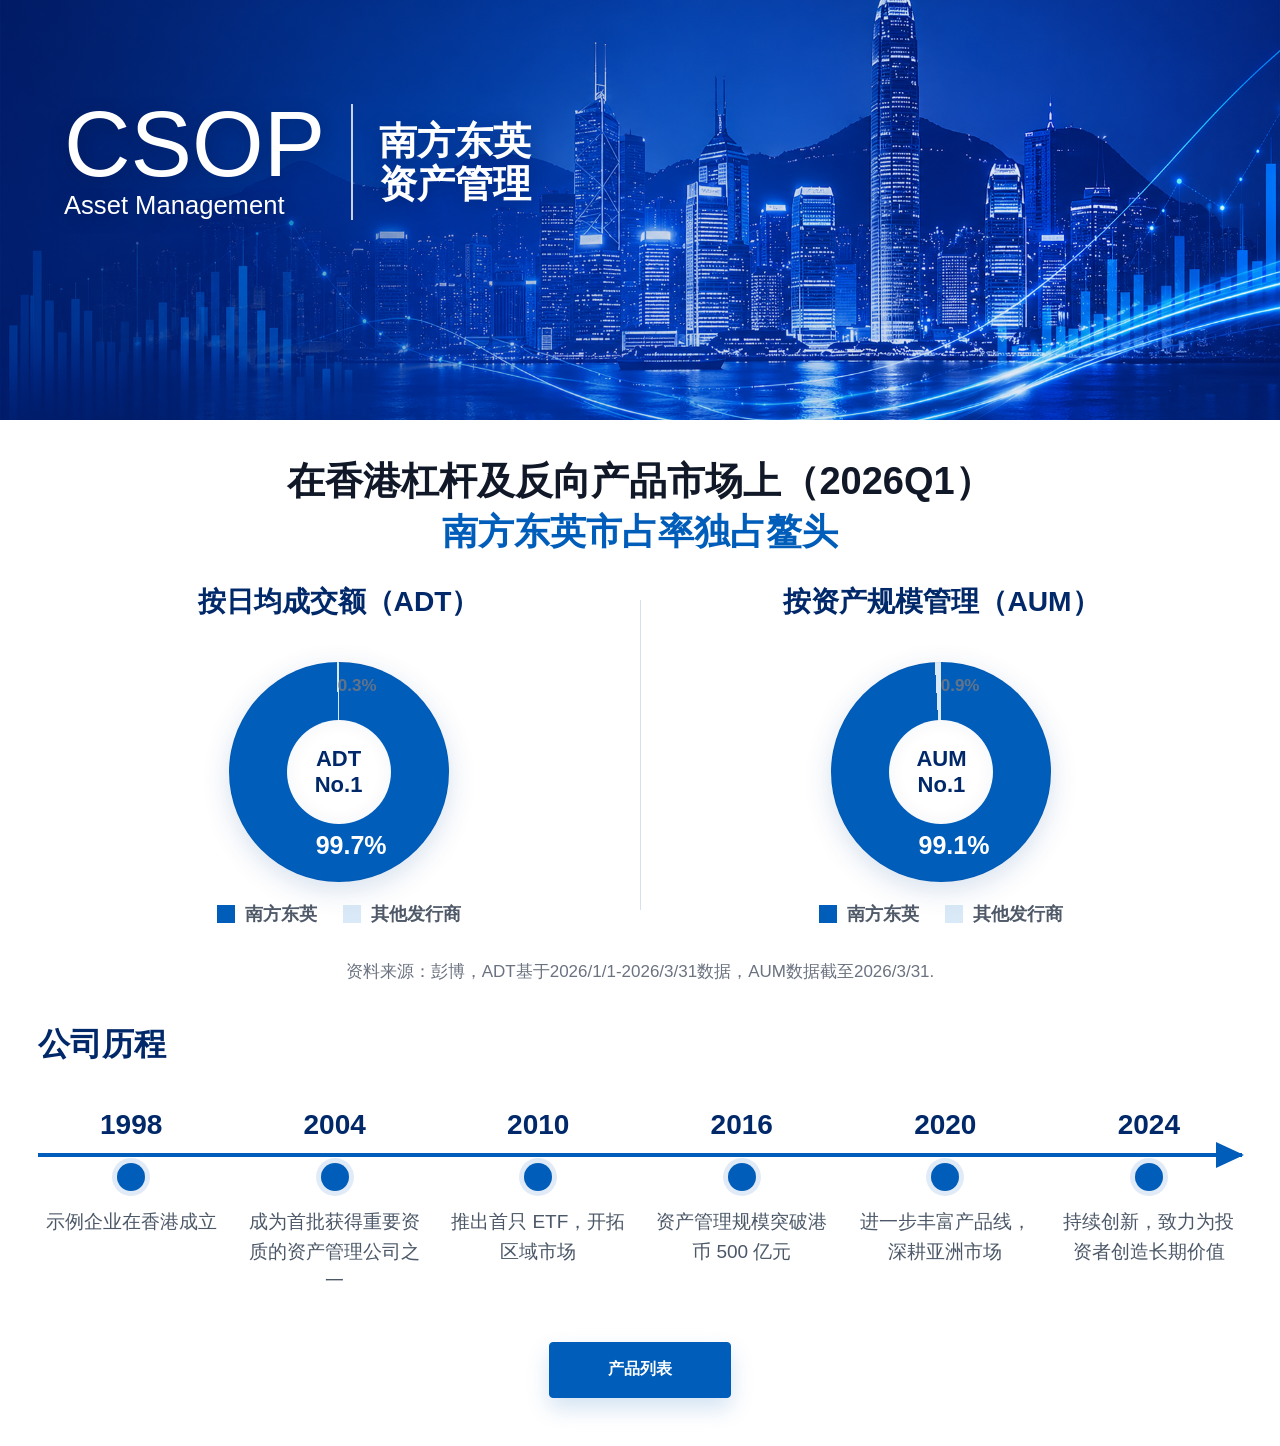
==== index.html @ 71035b3c "首次提交：用户手册初始版本" ====
<!DOCTYPE html>
<html lang="zh-CN">
<head>
  <meta charset="UTF-8">
  <meta name="viewport" content="width=device-width, initial-scale=1.0">
  <title>公司简介</title>
  <link rel="stylesheet" href="css/style.css">
</head>
<body class="profile-page">
  <main>
    <!-- 首页顶部横幅：使用本地图片作为背景，叠加品牌名称 -->
    <section class="blue-hero">
      <!-- 深蓝遮罩层：让白色品牌文字在图片上更清晰 -->
      <div class="hero-overlay"></div>

      <!-- 品牌信息区域：后续可以把 CSOP 和南方东英替换为你的公司名称 -->
      <div class="brand-lockup">
        <div class="brand-main">
          <div class="brand-name">CSOP</div>
          <div class="brand-en">Asset Management</div>
        </div>
        <div class="brand-divider"></div>
        <div class="brand-cn">南方东英<br>资产管理</div>
      </div>
    </section>

    <!-- 市场占有率数据区：放置页面主标题、两个饼状图和资料来源 -->
    <section class="stats-panel">
      <!-- 数据区主标题：第一行黑色，第二行蓝色强调 -->
      <div class="stats-title">
        <h1>在香港杠杆及反向产品市场上（2026Q1）</h1>
        <p>南方东英市占率独占鳌头</p>
      </div>

      <!-- 两个饼状图的横向布局容器 -->
      <div class="stats-grid">
        <!-- 饼状图一：按日均成交额 ADT 展示南方东英市占率 -->
        <div class="stat-block">
          <h2>按日均成交额（ADT）</h2>
          <div class="donut donut-adt" role="img" aria-label="按日均成交额，南方东英占比99.7%，其他发行商占比0.3%">
            <span>99.7%</span>
            <small>0.3%</small>
            <strong>ADT<br>No.1</strong>
          </div>
          <ul class="legend">
            <li><i class="blue"></i>南方东英</li>
            <li><i class="light"></i>其他发行商</li>
          </ul>
        </div>

        <!-- 两个饼状图之间的竖向分隔线 -->
        <div class="divider"></div>

        <!-- 饼状图二：按资产管理规模 AUM 展示南方东英市占率 -->
        <div class="stat-block compact">
          <h2>按资产规模管理（AUM）</h2>
          <div class="donut donut-aum" role="img" aria-label="按资产规模管理，南方东英占比99.1%，其他发行商占比0.9%">
            <span>99.1%</span>
            <small>0.9%</small>
            <strong>AUM<br>No.1</strong>
          </div>
          <ul class="legend">
            <li><i class="blue"></i>南方东英</li>
            <li><i class="light"></i>其他发行商</li>
          </ul>
        </div>
      </div>

      <!-- 图表资料来源说明 -->
      <p class="stats-source">资料来源：彭博，ADT基于2026/1/1-2026/3/31数据，AUM数据截至2026/3/31.</p>
    </section>

    <!-- 公司历程时间轴：展示关键年份和里程碑，可替换为真实公司发展历史 -->
    <section class="timeline-section">
      <h2>公司历程</h2>
      <div class="timeline">
        <!-- 1998 年里程碑 -->
        <article>
          <strong>1998</strong>
          <span></span>
          <p>示例企业在香港成立</p>
        </article>
        <!-- 2004 年里程碑 -->
        <article>
          <strong>2004</strong>
          <span></span>
          <p>成为首批获得重要资质的资产管理公司之一</p>
        </article>
        <!-- 2010 年里程碑 -->
        <article>
          <strong>2010</strong>
          <span></span>
          <p>推出首只 ETF，开拓区域市场</p>
        </article>
        <!-- 2016 年里程碑 -->
        <article>
          <strong>2016</strong>
          <span></span>
          <p>资产管理规模突破港币 500 亿元</p>
        </article>
        <!-- 2020 年里程碑 -->
        <article>
          <strong>2020</strong>
          <span></span>
          <p>进一步丰富产品线，深耕亚洲市场</p>
        </article>
        <!-- 2024 年里程碑 -->
        <article>
          <strong>2024</strong>
          <span></span>
          <p>持续创新，致力为投资者创造长期价值</p>
        </article>
      </div>
    </section>

    <!-- 首页底部操作按钮：点击跳转到产品列表页 -->
    <div class="home-action">
      <a class="primary-button" href="pages/products.html">产品列表</a>
    </div>
  </main>
</body>
</html>
---- css/style.css ----
/* 全局颜色变量：集中管理蓝色主题、文字色、线条色和白色 */
:root {
  --blue-900: #01296a;
  --blue-800: #004694;
  --blue-700: #005db9;
  --blue-500: #2f87d6;
  --blue-300: #9fc8ef;
  --blue-100: #dcecfb;
  --text: #18345f;
  --muted: #5e6d80;
  --line: #d6e1ef;
  --white: #ffffff;
}

/* 全局盒模型：让宽高计算更直观，避免 padding 撑大元素 */
* {
  box-sizing: border-box;
}

/* 页面基础样式：设置最小宽度、字体、背景和默认文字颜色 */
body {
  margin: 0;
  min-width: 320px;
  color: var(--text);
  background: #f7fbff;
  font-family: Arial, "PingFang SC", "Microsoft YaHei", sans-serif;
}

/* 链接基础样式：去掉默认下划线，继承当前文字颜色 */
a {
  color: inherit;
  text-decoration: none;
}

/* 首页顶部横幅：使用本地图片作为金融城市背景 */
.blue-hero {
  position: relative;
  min-height: 420px;
  overflow: hidden;
  color: var(--white);
  background: url("../images/首页背景.jpg.png") center / cover no-repeat;
}

/* 横幅叠加层：左侧稍微压暗，保证品牌文字清楚 */
.hero-overlay {
  position: absolute;
  inset: 0;
  background: linear-gradient(90deg, rgba(0, 20, 82, 0.5), rgba(0, 51, 130, 0.18), rgba(0, 75, 166, 0.03));
}

/* 横幅品牌组合：CSOP 和英文上下排列，中文公司名放在右侧 */
.brand-lockup {
  position: relative;
  z-index: 3;
  display: flex;
  align-items: center;
  gap: 26px;
  padding: 104px 5vw 0;
  text-shadow: 0 4px 18px rgba(0, 20, 65, 0.34);
}

/* 品牌左侧组合：CSOP 在上，Asset Management 在下 */
.brand-main {
  display: grid;
  gap: 8px;
}

/* 英文品牌主名称：控制 CSOP 字样大小和字重 */
.brand-name {
  font-size: clamp(58px, 7.2vw, 98px);
  line-height: 0.86;
  font-weight: 300;
  letter-spacing: 0;
}

/* 英文副标题：放在 CSOP 下方，字号比 CSOP 小 */
.brand-en {
  font-size: clamp(20px, 2vw, 30px);
  line-height: 1.05;
  font-weight: 500;
}

/* 中文公司名：在 CSOP 右侧，加粗强调 */
.brand-cn {
  font-size: clamp(28px, 3vw, 44px);
  line-height: 1.12;
  font-weight: 700;
}

/* 品牌分隔线：位于英文品牌组和中文公司名之间 */
.brand-divider {
  width: 2px;
  height: 116px;
  background: rgba(255, 255, 255, 0.78);
}

/* 首页数据图表区域：白底，承接横幅下方的核心信息 */
.stats-panel {
  display: grid;
  grid-template-columns: 1fr;
  gap: 30px;
  align-items: center;
  padding: 38px 7vw 30px;
  background: var(--white);
  box-shadow: 0 -10px 30px rgba(0, 49, 115, 0.08);
}

/* 图表区标题容器：整体居中 */
.stats-title {
  text-align: center;
}

/* 图表区第一行标题：黑色加粗 */
.stats-title h1 {
  margin: 0 0 6px;
  color: #111827;
  font-size: clamp(26px, 3.2vw, 38px);
  font-weight: 800;
  line-height: 1.22;
}

/* 图表区第二行标题：蓝色加粗强调 */
.stats-title p {
  margin: 0;
  color: var(--blue-700);
  font-size: clamp(25px, 3vw, 36px);
  font-weight: 800;
  line-height: 1.22;
}

/* 两个饼状图的布局：桌面端左右排列，中间留分隔线 */
.stats-grid {
  display: grid;
  grid-template-columns: minmax(0, 1fr) 1px minmax(0, 1fr);
  gap: 52px;
  align-items: center;
}

/* 单个图表模块：标题、饼图、图例纵向居中排列 */
.stat-block {
  display: flex;
  flex-direction: column;
  align-items: center;
  justify-content: center;
  gap: 20px;
  min-width: 0;
  text-align: center;
}

/* 第二个图表模块：保留独立类名，方便后续单独微调 */
.stat-block.compact {
  gap: 20px;
}

/* 单个图表标题：说明 ADT 或 AUM 指标 */
.stat-block h2 {
  min-height: 58px;
  margin: 0;
  color: var(--blue-900);
  font-size: clamp(22px, 2.2vw, 30px);
  font-weight: 800;
  line-height: 1.25;
}

/* 图表之间的分隔线：桌面端为竖线，移动端会变横线 */
.divider {
  height: 310px;
  background: var(--line);
}

/* 环形图基础形状：用 conic-gradient 画占比 */
.donut {
  position: relative;
  flex: 0 0 auto;
  width: 220px;
  height: 220px;
  border-radius: 50%;
  box-shadow: inset 0 0 0 1px rgba(0, 55, 126, 0.08), 0 8px 28px rgba(0, 69, 150, 0.16);
}

/* 环形图中间白色圆孔 */
.donut::after {
  content: "";
  position: absolute;
  inset: 58px;
  border-radius: 50%;
  background: var(--white);
  box-shadow: inset 0 0 18px rgba(0, 49, 115, 0.06);
}

/* ADT 环形图数据：99.7% 南方东英，0.3% 其他发行商 */
.donut-adt {
  background: conic-gradient(var(--blue-700) 0 99.7%, #d9e9f7 99.7% 100%);
}

/* AUM 环形图数据：99.1% 南方东英，0.9% 其他发行商 */
.donut-aum {
  background: conic-gradient(var(--blue-700) 0 99.1%, #d9e9f7 99.1% 100%);
}

/* 环形图外圈百分比文字基础样式 */
.donut span,
.donut small {
  position: absolute;
  z-index: 2;
  color: #123d78;
  font-size: 22px;
  font-weight: 700;
}

/* 主占比文字：放在蓝色扇区上 */
.donut span {
  right: 62px;
  top: 169px;
  color: #fff;
  font-size: 25px;
}

/* 其他发行商小占比文字：放在浅色扇区附近 */
.donut small {
  right: 72px;
  top: 14px;
  color: #61738a;
  font-size: 17px;
}

/* 环形图中心文案：展示 ADT No.1 / AUM No.1 */
.donut strong {
  position: absolute;
  inset: 58px;
  z-index: 3;
  display: grid;
  place-items: center;
  color: var(--blue-900);
  font-size: 22px;
  line-height: 1.18;
  text-align: center;
}

/* 图例容器：展示不同颜色对应的数据类别 */
.legend {
  display: flex;
  flex-wrap: wrap;
  justify-content: center;
  gap: 12px 26px;
  margin: 0;
  padding: 0;
  color: #4f5968;
  font-size: 18px;
  font-weight: 700;
  list-style: none;
}

/* 图例色块基础样式 */
.legend i {
  display: inline-block;
  width: 18px;
  height: 18px;
  margin-right: 10px;
  vertical-align: -3px;
}

/* 图例色块颜色：对应图表主色和辅助色 */
.legend .blue { background: var(--blue-700); }
.legend .mid { background: #5fa0da; }
.legend .soft { background: #9ec5e9; }
.legend .light { background: #d9e9f7; }

/* 图表资料来源：位于两个饼图下方居中 */
.stats-source {
  margin: 4px 0 0;
  color: #6b7280;
  font-size: 17px;
  text-align: center;
}

/* 公司历程区域：白底时间轴部分 */
.timeline-section {
  padding: 10px 3vw 28px;
  background: var(--white);
}

/* 公司历程标题 */
.timeline-section h2 {
  margin: 0 0 18px;
  color: var(--blue-900);
  font-size: 32px;
}

/* 时间轴布局：桌面端 6 个年份横向排列 */
.timeline {
  position: relative;
  display: grid;
  grid-template-columns: repeat(6, 1fr);
  gap: 18px;
  padding-top: 26px;
}

/* 时间轴横线 */
.timeline::before {
  content: "";
  position: absolute;
  left: 0;
  right: 0;
  top: 68px;
  height: 4px;
  background: var(--blue-700);
}

/* 时间轴末端箭头 */
.timeline::after {
  content: "";
  position: absolute;
  right: -2px;
  top: 57px;
  border-top: 13px solid transparent;
  border-bottom: 13px solid transparent;
  border-left: 28px solid var(--blue-700);
}

/* 单个时间节点容器 */
.timeline article {
  position: relative;
  z-index: 1;
  text-align: center;
}

/* 时间节点年份文字 */
.timeline strong {
  display: block;
  color: var(--blue-900);
  font-size: 28px;
  line-height: 1;
}

/* 时间节点圆点 */
.timeline span {
  display: block;
  width: 28px;
  height: 28px;
  margin: 24px auto 16px;
  border-radius: 50%;
  background: var(--blue-700);
  box-shadow: 0 0 0 5px rgba(0, 93, 185, 0.12);
}

/* 时间节点说明文字 */
.timeline p {
  margin: 0 auto;
  max-width: 230px;
  color: #4c5868;
  font-size: 19px;
  line-height: 1.55;
}

/* 备用脚注样式：当前首页未使用，保留给后续说明文字 */
.footnote {
  margin: 30px 0 0;
  color: #9aa4b3;
  font-size: 15px;
}

/* 首页底部按钮区域：承载“产品列表”跳转按钮 */
.home-action {
  display: flex;
  justify-content: center;
  padding: 18px 20px 48px;
  background: var(--white);
}

/* 通用按钮样式：产品列表、返回、查看详情共用 */
.primary-button,
.back-button,
.product-card a {
  display: inline-flex;
  align-items: center;
  justify-content: center;
  min-height: 56px;
  padding: 0 58px;
  border: 1px solid var(--blue-700);
  border-radius: 4px;
  color: var(--white);
  background: var(--blue-700);
  font-weight: 700;
  box-shadow: 0 10px 22px rgba(0, 93, 185, 0.18);
}

/* 通用按钮悬停效果 */
.primary-button:hover,
.back-button:hover,
.product-card a:hover {
  background: var(--blue-900);
  border-color: var(--blue-900);
}

/* 产品列表页背景：接近设计图的浅灰白页面底色 */
.product-list-page {
  min-height: 100vh;
  padding-bottom: 118px;
  color: #1f2b45;
  background: #f7f9fd;
}

/* 产品列表页顶部横幅：复用首页背景图，但高度更矮、裁切更偏顶部 */
.product-list-hero {
  position: relative;
  min-height: 230px;
  overflow: hidden;
  color: var(--white);
  background: url("../images/首页背景.jpg.png") center 40% / cover no-repeat;
}

/* 产品列表页横幅底部白色弧形：模拟参考图中的波浪过渡 */
.product-list-hero::after {
  content: "";
  position: absolute;
  left: -8%;
  right: -8%;
  bottom: -86px;
  height: 150px;
  border-radius: 50% 50% 0 0;
  background: #f7f9fd;
}

/* 产品列表页横幅遮罩：保证左侧品牌信息清晰 */
.product-hero-overlay {
  position: absolute;
  inset: 0;
  background: linear-gradient(90deg, rgba(0, 28, 96, 0.58), rgba(0, 73, 163, 0.25), rgba(0, 86, 178, 0.05));
}

/* 产品列表页横幅品牌：缩小版品牌组合 */
.product-hero-brand {
  position: relative;
  z-index: 2;
  display: flex;
  align-items: center;
  gap: 16px;
  padding: 36px 44px 0 120px;
  text-shadow: 0 4px 16px rgba(0, 20, 65, 0.35);
}

/* 产品列表页 CSOP 和 Asset Management 上下排列 */
.product-brand-main {
  display: grid;
  gap: 4px;
}

/* 产品列表页 CSOP 字样 */
.product-brand-main span {
  font-size: clamp(34px, 4vw, 52px);
  font-weight: 300;
  line-height: 0.9;
}

/* 产品列表页 Asset Management 字样 */
.product-brand-main small {
  font-size: clamp(12px, 1.3vw, 16px);
  line-height: 1;
}

/* 产品列表页品牌分隔线 */
.product-hero-brand i {
  width: 1px;
  height: 50px;
  background: rgba(255, 255, 255, 0.72);
}

/* 产品列表页中文品牌 */
.product-hero-brand strong {
  font-size: clamp(16px, 1.7vw, 22px);
  line-height: 1.12;
}

/* 产品列表主体：控制内容宽度并压到横幅弧形下方 */
.product-selector {
  position: relative;
  z-index: 1;
  width: min(1180px, calc(100% - 72px));
  margin: -18px auto 0;
}

/* 产品列表页标题和副标题 */
.product-selector-title {
  margin-bottom: 28px;
}

.product-selector-title h1 {
  margin: 0 0 12px;
  color: #15223b;
  font-size: clamp(36px, 4vw, 52px);
  line-height: 1.05;
  font-weight: 800;
}

.product-selector-title p {
  margin: 0;
  color: #98a1b2;
  font-size: 18px;
}

/* 产品分组：每个分组包含标题、全选和产品行 */
.product-group {
  margin-top: 28px;
}

/* 产品分组标题栏：左侧分组名，右侧全选 */
.product-group-heading {
  display: flex;
  align-items: center;
  justify-content: space-between;
  gap: 20px;
  margin-bottom: 14px;
  padding-bottom: 12px;
  border-bottom: 1px solid #dce5f1;
}

.product-group-heading h2 {
  position: relative;
  margin: 0;
  color: var(--blue-700);
  font-size: 28px;
  font-weight: 800;
}

.product-group-heading h2::after {
  content: "";
  position: absolute;
  left: 0;
  bottom: -12px;
  width: 54px;
  height: 4px;
  border-radius: 999px;
  background: var(--blue-700);
}

/* 分组全选控件 */
.select-all {
  display: inline-flex;
  align-items: center;
  gap: 10px;
  color: #576277;
  font-size: 16px;
  cursor: pointer;
}

/* 产品行容器：纵向排列，每行是一个可勾选产品 */
.product-options {
  display: grid;
  gap: 10px;
}

/* 产品小类标题：用于 ETF、杠杆及反向产品下的细分分类 */
.product-subgroup {
  margin: 18px 0 4px;
  color: var(--blue-900);
  font-size: 19px;
  font-weight: 800;
}

.product-subgroup:first-child {
  margin-top: 0;
}

/* 单个产品行：左侧复选框，中间产品名，右侧代码 */
.product-option {
  display: grid;
  grid-template-columns: 34px minmax(0, 1fr) auto;
  gap: 22px;
  align-items: center;
  min-height: 66px;
  padding: 12px 26px;
  border: 1px solid #dce4ef;
  border-radius: 8px;
  background: #fff;
  box-shadow: 0 8px 24px rgba(24, 52, 95, 0.035);
  cursor: pointer;
}

.product-option:hover {
  border-color: #bad0ea;
  box-shadow: 0 10px 28px rgba(0, 93, 185, 0.08);
}

/* 产品名称文字 */
.product-option span {
  color: #253047;
  font-size: 18px;
  line-height: 1.45;
}

/* 产品代码标签 */
.product-option strong {
  min-width: 92px;
  padding: 8px 12px;
  border-radius: 8px;
  color: var(--blue-700);
  background: #eef5ff;
  font-size: 17px;
  text-align: center;
}

/* 产品列表页复选框：使用系统控件并设置蓝色强调色 */
.product-option input,
.select-all input {
  width: 24px;
  height: 24px;
  margin: 0;
  accent-color: var(--blue-700);
  cursor: pointer;
}

/* 底部固定操作栏：显示已选数量和查看产品按钮 */
.product-action-bar {
  position: fixed;
  left: 0;
  right: 0;
  bottom: 0;
  z-index: 30;
  display: grid;
  grid-template-columns: 1fr minmax(260px, 520px);
  gap: 28px;
  align-items: center;
  padding: 18px max(38px, calc((100vw - 1180px) / 2)) 22px;
  background: rgba(255, 255, 255, 0.94);
  border-top: 1px solid #dce4ef;
  box-shadow: 0 -12px 32px rgba(24, 52, 95, 0.08);
  backdrop-filter: blur(10px);
}

.product-action-bar p {
  margin: 0;
  color: #263248;
  font-size: 19px;
}

.product-action-bar strong {
  color: var(--blue-700);
  font-size: 28px;
}

.product-action-bar a {
  display: inline-flex;
  align-items: center;
  justify-content: center;
  min-height: 58px;
  border-radius: 8px;
  color: #fff;
  background: var(--blue-700);
  font-size: 22px;
  font-weight: 800;
  box-shadow: 0 12px 28px rgba(0, 93, 185, 0.22);
}

.product-action-bar a:hover {
  background: var(--blue-900);
}

.product-action-bar span {
  margin-left: 28px;
  font-size: 34px;
  line-height: 1;
}

/* 内页背景：产品详情页使用 */
.inner-page {
  min-height: 100vh;
  background:
    linear-gradient(180deg, rgba(0, 71, 160, 0.1), transparent 360px),
    #f4f8fd;
}

/* 左上角返回按钮：固定在视口左上角 */
.back-button {
  position: fixed;
  top: 24px;
  left: 24px;
  z-index: 10;
  min-height: 40px;
  padding: 0 18px;
}

/* 内页主体宽度：限制内容最大宽度并居中 */
.product-page,
.detail-page {
  width: min(1160px, calc(100% - 40px));
  margin: 0 auto;
  padding: 96px 0 70px;
}

/* 内页顶部横幅：产品列表和产品详情共用蓝色标题区 */
.inner-hero,
.detail-banner {
  padding: 52px 58px;
  color: var(--white);
  background:
    linear-gradient(100deg, rgba(0, 36, 105, 0.96), rgba(0, 102, 191, 0.82)),
    repeating-linear-gradient(90deg, rgba(255, 255, 255, 0.1) 0 1px, transparent 1px 80px);
  border-radius: 8px;
  box-shadow: 0 18px 45px rgba(0, 54, 128, 0.18);
}

/* 内页顶部英文小标题 */
.inner-hero p,
.detail-banner p {
  margin: 0 0 8px;
  color: #b9ddff;
  font-size: 15px;
  font-weight: 700;
  text-transform: uppercase;
}

/* 内页顶部主标题 */
.inner-hero h1,
.detail-banner h1 {
  margin: 0 0 14px;
  font-size: clamp(38px, 5vw, 62px);
  line-height: 1.08;
}

/* 内页顶部说明文字 */
.inner-hero span,
.detail-banner span {
  display: block;
  max-width: 760px;
  color: rgba(255, 255, 255, 0.82);
  font-size: 19px;
  line-height: 1.6;
}

/* 产品列表网格：桌面端三列产品卡片 */
.product-list {
  display: grid;
  grid-template-columns: repeat(3, 1fr);
  gap: 24px;
  margin-top: 30px;
}

/* 产品卡片：每个产品的外层容器 */
.product-card {
  padding: 28px;
  border: 1px solid var(--line);
  border-radius: 8px;
  background: var(--white);
  box-shadow: 0 18px 40px rgba(24, 52, 95, 0.08);
}

/* 产品代码标签：如 ETF、FUND、PORT */
.product-code {
  display: inline-flex;
  align-items: center;
  min-height: 30px;
  margin-bottom: 20px;
  padding: 0 12px;
  color: var(--blue-700);
  background: var(--blue-100);
  border-radius: 4px;
  font-size: 13px;
  font-weight: 700;
}

/* 产品卡片标题 */
.product-card h2 {
  margin: 0 0 12px;
  color: var(--blue-900);
  font-size: 25px;
}

/* 产品卡片简介：设置最小高度，让卡片更整齐 */
.product-card p {
  min-height: 78px;
  margin: 0 0 22px;
  color: var(--muted);
  line-height: 1.7;
}

/* 产品卡片参数列表：产品类型、风险等级等 */
.product-card dl {
  display: grid;
  gap: 10px;
  margin: 0 0 26px;
}

/* 单行产品参数：左右对齐标签和值 */
.product-card dl div {
  display: flex;
  justify-content: space-between;
  gap: 20px;
  padding-bottom: 10px;
  border-bottom: 1px solid #eef3f9;
}

/* 产品参数名称 */
.product-card dt {
  color: #8490a0;
}

/* 产品参数值 */
.product-card dd {
  margin: 0;
  color: var(--blue-900);
  font-weight: 700;
}

/* 产品卡片查看详情按钮：铺满卡片宽度 */
.product-card a {
  width: 100%;
}

/* 产品详情正文容器：多个内容块纵向排列 */
.detail-content {
  display: grid;
  gap: 22px;
  margin-top: 30px;
}

/* 产品详情单个内容块 */
.detail-content article {
  padding: 30px;
  border: 1px solid var(--line);
  border-radius: 8px;
  background: var(--white);
  box-shadow: 0 14px 34px rgba(24, 52, 95, 0.07);
}

/* 产品详情内容块标题 */
.detail-content h2 {
  margin: 0 0 12px;
  color: var(--blue-900);
  font-size: 26px;
}

/* 产品详情正文和列表项文字 */
.detail-content p,
.detail-content li {
  color: var(--muted);
  font-size: 17px;
  line-height: 1.8;
}

/* 产品详情列表缩进 */
.detail-content ul {
  margin: 0;
  padding-left: 22px;
}

/* 平板端响应式：横幅、图表、时间轴和产品列表开始改为更窄布局 */
@media (max-width: 980px) {
  /* 品牌横幅允许换行，避免文字挤压 */
  .brand-lockup {
    flex-wrap: wrap;
    padding-top: 92px;
  }

  /* 品牌分隔线在平板端缩短 */
  .brand-divider {
    height: 92px;
  }

  /* 图表区域保持单列外层布局 */
  .stats-panel {
    grid-template-columns: 1fr;
    gap: 34px;
  }

  /* 两个图表在平板端上下排列 */
  .stats-grid {
    grid-template-columns: 1fr;
    gap: 34px;
  }

  /* 分隔线在平板端由竖线变横线 */
  .divider {
    width: 100%;
    height: 1px;
  }

  /* 时间轴平板端变成三列 */
  .timeline {
    grid-template-columns: repeat(3, 1fr);
  }

  /* 平板端隐藏时间轴横线和箭头，避免跨行错位 */
  .timeline::before,
  .timeline::after {
    display: none;
  }

  /* 产品列表平板端改为单列 */
  .product-list {
    grid-template-columns: 1fr;
  }

  /* 产品列表页平板端内容宽度 */
  .product-selector {
    width: min(100% - 44px, 1180px);
  }

  /* 产品列表页平板端底部操作栏 */
  .product-action-bar {
    grid-template-columns: 1fr minmax(220px, 360px);
    padding-left: 22px;
    padding-right: 22px;
  }
}

/* 手机端响应式：进一步压缩字号、间距和布局 */
@media (max-width: 680px) {
  /* 手机端横幅高度 */
  .blue-hero {
    min-height: 330px;
    background-position: center top;
  }

  /* 手机端品牌信息改为纵向排列 */
  .brand-lockup {
    display: grid;
    gap: 14px;
    padding: 58px 24px 0;
  }

  /* 手机端隐藏品牌分隔线 */
  .brand-divider {
    display: none;
  }

  /* 手机端品牌主名称字号 */
  .brand-name {
    font-size: 46px;
  }

  /* 手机端英文副标题字号 */
  .brand-en {
    font-size: 18px;
  }

  /* 手机端中文公司名字号 */
  .brand-cn {
    font-size: 24px;
  }

  /* 手机端图表区域内边距 */
  .stats-panel {
    padding: 34px 20px 24px;
  }

  /* 手机端单个图表模块居中 */
  .stat-block {
    flex-direction: column;
    gap: 24px;
    align-items: center;
  }

  /* 手机端环形图尺寸 */
  .donut {
    width: 190px;
    height: 190px;
    align-self: center;
  }

  /* 手机端环形图中心圆孔尺寸 */
  .donut::after {
    inset: 50px;
  }

  /* 手机端环形图中心文案尺寸 */
  .donut strong {
    inset: 50px;
    font-size: 20px;
  }

  /* 手机端主占比文字位置 */
  .donut span {
    right: 26px;
    top: 124px;
    font-size: 24px;
  }

  /* 手机端小占比文字位置 */
  .donut small {
    right: 58px;
  }

  /* 手机端时间轴区域间距 */
  .timeline-section {
    padding: 18px 20px 24px;
  }

  /* 手机端时间轴改为单列 */
  .timeline {
    grid-template-columns: 1fr;
    gap: 24px;
    padding-top: 8px;
  }

  /* 手机端单个时间节点左对齐 */
  .timeline article {
    text-align: left;
    padding-left: 42px;
  }

  /* 手机端时间节点圆点固定在左侧 */
  .timeline span {
    position: absolute;
    left: 0;
    top: 29px;
    margin: 0;
  }

  /* 手机端时间节点文案左对齐 */
  .timeline p {
    margin-left: 0;
  }

  /* 手机端首页按钮区域底部间距 */
  .home-action {
    padding-bottom: 36px;
  }

  /* 手机端主按钮占满宽度 */
  .primary-button {
    width: 100%;
  }

  /* 手机端返回按钮位置 */
  .back-button {
    top: 14px;
    left: 14px;
  }

  /* 手机端产品列表页横幅 */
  .product-list-hero {
    min-height: 180px;
    background-position: center top;
  }

  /* 手机端产品列表页品牌 */
  .product-hero-brand {
    gap: 12px;
    padding: 52px 22px 0 104px;
  }

  .product-brand-main span {
    font-size: 34px;
  }

  .product-brand-main small {
    font-size: 12px;
  }

  .product-hero-brand i {
    height: 42px;
  }

  .product-hero-brand strong {
    font-size: 16px;
  }

  /* 手机端产品列表主体 */
  .product-selector {
    width: min(100% - 28px, 1180px);
    margin-top: -8px;
  }

  .product-selector-title h1 {
    font-size: 36px;
  }

  .product-selector-title p {
    font-size: 15px;
  }

  .product-group-heading h2 {
    font-size: 24px;
  }

  /* 手机端产品行：代码移到下一行，避免长名称拥挤 */
  .product-option {
    grid-template-columns: 28px minmax(0, 1fr);
    gap: 14px;
    padding: 14px 16px;
  }

  .product-option span {
    font-size: 16px;
  }

  .product-option strong {
    grid-column: 2;
    width: fit-content;
    min-width: 84px;
    font-size: 15px;
  }

  .product-option input,
  .select-all input {
    width: 22px;
    height: 22px;
  }

  /* 手机端底部操作栏：已选数量和按钮上下排列 */
  .product-action-bar {
    grid-template-columns: 1fr;
    gap: 12px;
    padding: 14px;
  }

  .product-action-bar a {
    min-height: 52px;
    font-size: 20px;
  }

  /* 手机端内页主体宽度和顶部间距 */
  .product-page,
  .detail-page {
    width: min(100% - 28px, 1160px);
    padding-top: 74px;
  }

  /* 手机端内页顶部横幅内边距 */
  .inner-hero,
  .detail-banner {
    padding: 34px 24px;
  }

  /* 手机端产品卡片内边距 */
  .product-card {
    padding: 24px;
  }
}
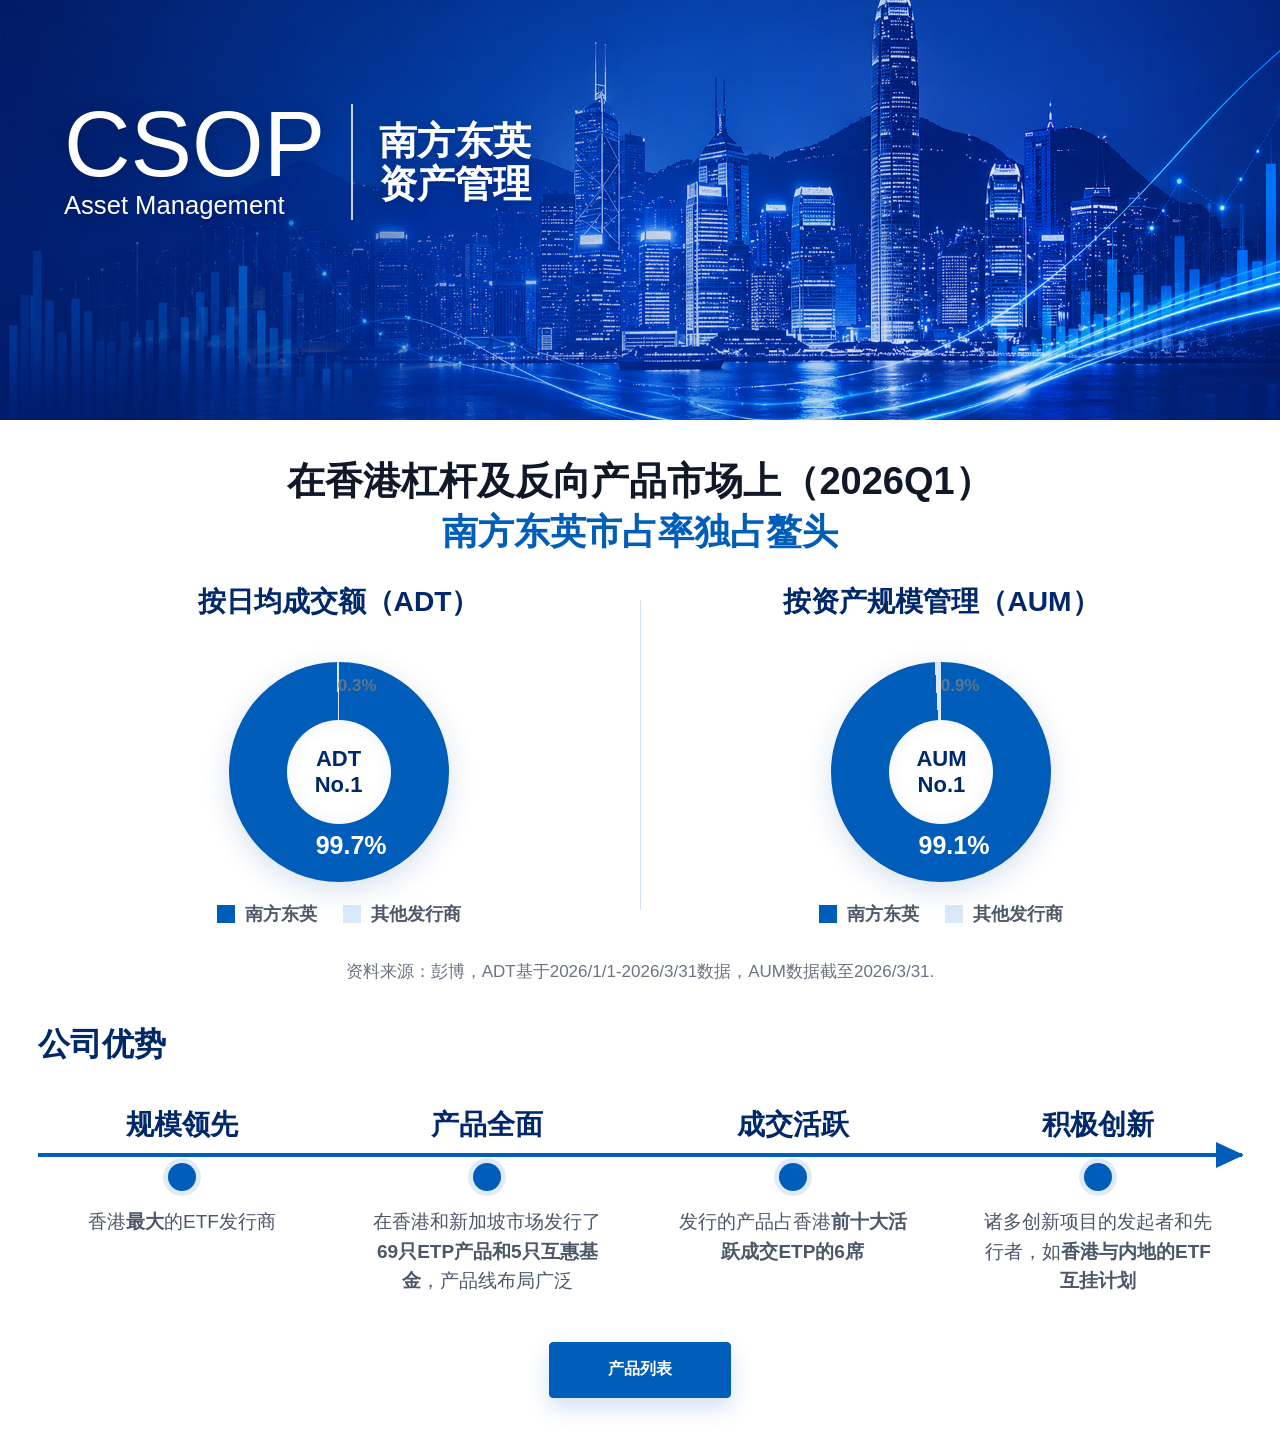
==== commit 0868fd47: "v2删改时间轴" ====
--- a/index.html
+++ b/index.html
@@ -32,7 +32,7 @@
         <p>南方东英市占率独占鳌头</p>
       </div>
 
-      <!-- 两个饼状图的横向布局容器 -->
+      <!-- 两个饼状图的横向布局容器!!! -->
       <div class="stats-grid">
         <!-- 饼状图一：按日均成交额 ADT 展示南方东英市占率 -->
         <div class="stat-block">
@@ -70,45 +70,33 @@
       <p class="stats-source">资料来源：彭博，ADT基于2026/1/1-2026/3/31数据，AUM数据截至2026/3/31.</p>
     </section>
 
-    <!-- 公司历程时间轴：展示关键年份和里程碑，可替换为真实公司发展历史 -->
+    <!-- 公司优势时间轴：展示南方东英的核心优势 -->
     <section class="timeline-section">
-      <h2>公司历程</h2>
+      <h2>公司优势</h2>
       <div class="timeline">
-        <!-- 1998 年里程碑 -->
+        <!-- 优势一：规模领先 -->
         <article>
-          <strong>1998</strong>
+          <strong>规模领先</strong>
           <span></span>
-          <p>示例企业在香港成立</p>
+          <p>香港<strong>最大</strong>的ETF发行商</p>
         </article>
-        <!-- 2004 年里程碑 -->
+        <!-- 优势二：产品全面 -->
         <article>
-          <strong>2004</strong>
+          <strong>产品全面</strong>
           <span></span>
-          <p>成为首批获得重要资质的资产管理公司之一</p>
+          <p>在香港和新加坡市场发行了<strong>69只ETP产品和5只互惠基金</strong>，产品线布局广泛</p>
         </article>
-        <!-- 2010 年里程碑 -->
+        <!-- 优势三：成交活跃 -->
         <article>
-          <strong>2010</strong>
+          <strong>成交活跃</strong>
           <span></span>
-          <p>推出首只 ETF，开拓区域市场</p>
+          <p>发行的产品占香港<strong>前十大活跃成交ETP的6席</strong></p>
         </article>
-        <!-- 2016 年里程碑 -->
+        <!-- 优势四：积极创新 -->
         <article>
-          <strong>2016</strong>
+          <strong>积极创新</strong>
           <span></span>
-          <p>资产管理规模突破港币 500 亿元</p>
-        </article>
-        <!-- 2020 年里程碑 -->
-        <article>
-          <strong>2020</strong>
-          <span></span>
-          <p>进一步丰富产品线，深耕亚洲市场</p>
-        </article>
-        <!-- 2024 年里程碑 -->
-        <article>
-          <strong>2024</strong>
-          <span></span>
-          <p>持续创新，致力为投资者创造长期价值</p>
+          <p>诸多创新项目的发起者和先行者，如<strong>香港与内地的ETF互挂计划</strong></p>
         </article>
       </div>
     </section>
--- a/css/style.css
+++ b/css/style.css
@@ -274,24 +274,24 @@
   text-align: center;
 }
 
-/* 公司历程区域：白底时间轴部分 */
+/* 公司优势区域：白底时间轴部分 */
 .timeline-section {
   padding: 10px 3vw 28px;
   background: var(--white);
 }
 
-/* 公司历程标题 */
+/* 公司优势标题 */
 .timeline-section h2 {
   margin: 0 0 18px;
   color: var(--blue-900);
   font-size: 32px;
 }
 
-/* 时间轴布局：桌面端 6 个年份横向排列 */
+/* 时间轴布局：桌面端 4 个优势横向排列 */
 .timeline {
   position: relative;
   display: grid;
-  grid-template-columns: repeat(6, 1fr);
+  grid-template-columns: repeat(4, 1fr);
   gap: 18px;
   padding-top: 26px;
 }
@@ -325,7 +325,7 @@
   text-align: center;
 }
 
-/* 时间节点年份文字 */
+/* 时间节点标题文字 */
 .timeline strong {
   display: block;
   color: var(--blue-900);
@@ -351,6 +351,14 @@
   color: #4c5868;
   font-size: 19px;
   line-height: 1.55;
+}
+
+/* 时间节点说明中的重点内容 */
+.timeline p strong {
+  display: inline;
+  color: inherit;
+  font-size: inherit;
+  line-height: inherit;
 }
 
 /* 备用脚注样式：当前首页未使用，保留给后续说明文字 */
@@ -844,6 +852,140 @@
   padding-left: 22px;
 }
 
+/* 已选产品详情页：承接第二页选择结果，展示产品亮点 */
+.selected-detail-page {
+  min-height: 100vh;
+  color: #182844;
+  background: #f7f9fd;
+}
+
+.detail-top-hero {
+  min-height: 230px;
+}
+
+.selected-products-page {
+  position: relative;
+  z-index: 1;
+  width: min(1400px, calc(100% - 136px));
+  margin: -18px auto 0;
+  padding-bottom: 56px;
+}
+
+.selected-products-title {
+  margin-bottom: 26px;
+}
+
+.selected-products-title h1 {
+  margin: 0 0 10px;
+  color: #15223b;
+  font-size: clamp(30px, 3vw, 40px);
+  line-height: 1.15;
+  font-weight: 800;
+}
+
+.selected-products-title h1 span {
+  font-size: 0.72em;
+  font-weight: 700;
+}
+
+.selected-products-title h1 strong {
+  font-weight: 800;
+}
+
+.selected-products-title p {
+  margin: 0;
+  color: #3f4d66;
+  font-size: 20px;
+}
+
+.selected-products-grid {
+  display: grid;
+  grid-template-columns: repeat(2, minmax(0, 1fr));
+  gap: 18px 22px;
+}
+
+.selected-product-card {
+  display: grid;
+  grid-template-columns: 48px minmax(0, 1fr);
+  gap: 18px;
+  min-height: 180px;
+  padding: 20px;
+  border: 1px solid #e7edf6;
+  border-radius: 8px;
+  background: #fff;
+  box-shadow: 0 10px 28px rgba(24, 52, 95, 0.08);
+}
+
+.selected-product-index {
+  display: grid;
+  place-items: center;
+  width: 46px;
+  height: 46px;
+  border-radius: 6px;
+  color: #fff;
+  background: linear-gradient(135deg, #006fe4, #0040a8);
+  font-size: 21px;
+  font-weight: 800;
+  box-shadow: 0 8px 16px rgba(0, 83, 190, 0.22);
+}
+
+.selected-product-copy {
+  min-width: 0;
+}
+
+.selected-product-copy h2 {
+  margin: 1px 0 4px;
+  color: #102141;
+  font-size: clamp(21px, 1.75vw, 28px);
+  line-height: 1.24;
+  font-weight: 800;
+}
+
+.selected-product-copy strong {
+  display: block;
+  margin-bottom: 18px;
+  color: var(--blue-700);
+  font-size: clamp(20px, 1.55vw, 24px);
+  line-height: 1.12;
+  font-weight: 800;
+}
+
+.selected-product-copy ul {
+  display: grid;
+  gap: 8px;
+  margin: 0;
+  padding-left: 22px;
+  color: #4d596e;
+  font-size: clamp(16px, 1.25vw, 19px);
+  line-height: 1.48;
+}
+
+.selected-product-copy li::marker {
+  color: #4d596e;
+  font-size: 0.8em;
+}
+
+.selected-empty {
+  grid-column: 1 / -1;
+  padding: 34px;
+  border: 1px solid #e7edf6;
+  border-radius: 8px;
+  background: #fff;
+  box-shadow: 0 10px 28px rgba(24, 52, 95, 0.08);
+}
+
+.selected-empty h2 {
+  margin: 0 0 8px;
+  color: #102141;
+  font-size: 28px;
+}
+
+.selected-empty p {
+  margin: 0;
+  color: #5e6d80;
+  font-size: 18px;
+}
+
 /* 平板端响应式：横幅、图表、时间轴和产品列表开始改为更窄布局 */
 @media (max-width: 980px) {
   /* 品牌横幅允许换行，避免文字挤压 */
@@ -875,9 +1017,9 @@
     height: 1px;
   }
 
-  /* 时间轴平板端变成三列 */
+  /* 时间轴平板端变成两列 */
   .timeline {
-    grid-template-columns: repeat(3, 1fr);
+    grid-template-columns: repeat(2, 1fr);
   }
 
   /* 平板端隐藏时间轴横线和箭头，避免跨行错位 */
@@ -901,6 +1043,14 @@
     grid-template-columns: 1fr minmax(220px, 360px);
     padding-left: 22px;
     padding-right: 22px;
+  }
+
+  .selected-products-page {
+    width: min(100% - 44px, 1400px);
+  }
+
+  .selected-products-grid {
+    grid-template-columns: 1fr;
   }
 }
 
@@ -1110,6 +1260,45 @@
     font-size: 20px;
   }
 
+  .selected-products-page {
+    width: min(100% - 28px, 1400px);
+    margin-top: -8px;
+  }
+
+  .selected-products-title h1 {
+    font-size: 30px;
+  }
+
+  .selected-products-title p {
+    font-size: 16px;
+  }
+
+  .selected-product-card {
+    grid-template-columns: 42px minmax(0, 1fr);
+    gap: 14px;
+    min-height: 0;
+    padding: 16px;
+  }
+
+  .selected-product-index {
+    width: 40px;
+    height: 40px;
+    font-size: 18px;
+  }
+
+  .selected-product-copy h2 {
+    font-size: 20px;
+  }
+
+  .selected-product-copy strong {
+    margin-bottom: 12px;
+    font-size: 19px;
+  }
+
+  .selected-product-copy ul {
+    font-size: 15px;
+  }
+
   /* 手机端内页主体宽度和顶部间距 */
   .product-page,
   .detail-page {
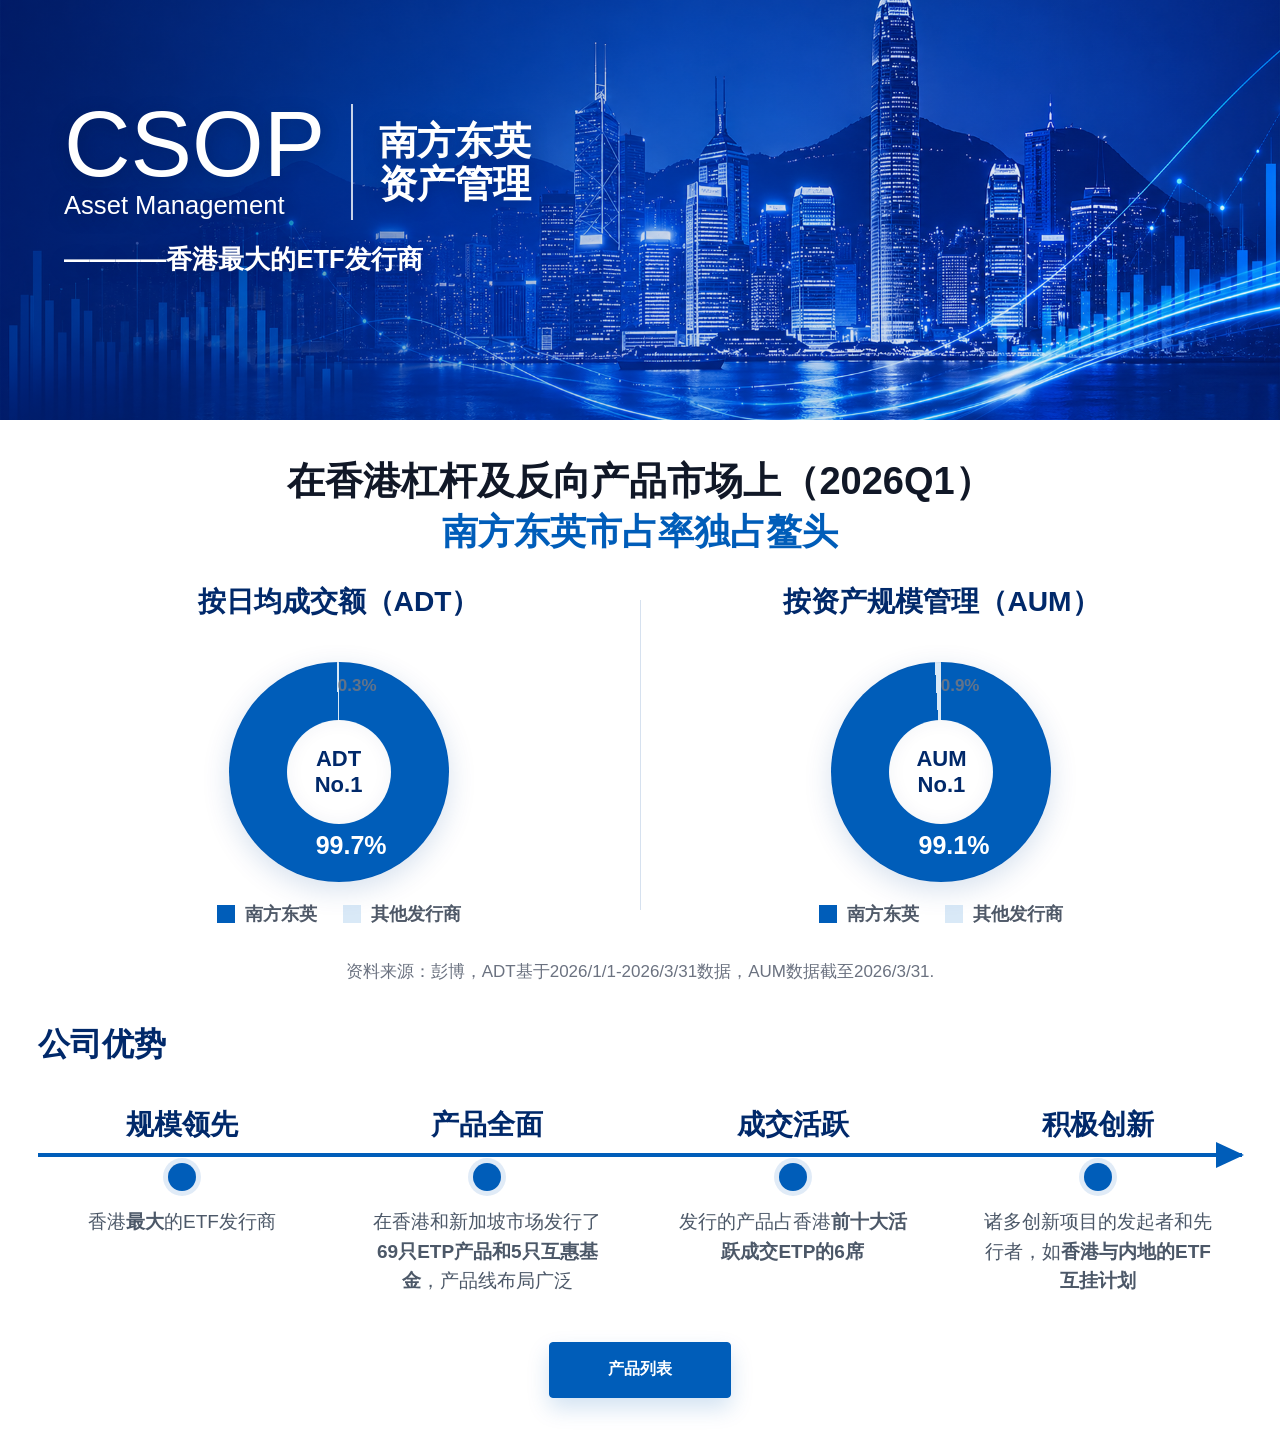
==== commit 85d43c42: "v2 增加页面导出之前" ====
--- a/index.html
+++ b/index.html
@@ -22,6 +22,7 @@
         <div class="brand-divider"></div>
         <div class="brand-cn">南方东英<br>资产管理</div>
       </div>
+      <p class="brand-tagline">————香港最大的ETF发行商</p>
     </section>
 
     <!-- 市场占有率数据区：放置页面主标题、两个饼状图和资料来源 -->
--- a/css/style.css
+++ b/css/style.css
@@ -92,6 +92,19 @@
   width: 2px;
   height: 116px;
   background: rgba(255, 255, 255, 0.78);
+}
+
+/* 品牌标语：放在首页 logo 下方 */
+.brand-tagline {
+  position: relative;
+  z-index: 3;
+  margin: 24px 0 0;
+  padding: 0 5vw;
+  color: var(--white);
+  font-size: clamp(20px, 2vw, 30px);
+  font-weight: 800;
+  line-height: 1.2;
+  text-shadow: 0 4px 18px rgba(0, 20, 65, 0.36);
 }
 
 /* 首页数据图表区域：白底，承接横幅下方的核心信息 */
@@ -480,6 +493,19 @@
   line-height: 1.12;
 }
 
+/* 产品内页品牌标语：放在 logo 下方并按内页尺寸缩小 */
+.product-hero-tagline {
+  position: relative;
+  z-index: 2;
+  margin: 14px 0 0;
+  padding: 0 44px 0 120px;
+  color: var(--white);
+  font-size: clamp(15px, 1.4vw, 20px);
+  font-weight: 800;
+  line-height: 1.2;
+  text-shadow: 0 4px 16px rgba(0, 20, 65, 0.35);
+}
+
 /* 产品列表主体：控制内容宽度并压到横幅弧形下方 */
 .product-selector {
   position: relative;
@@ -852,7 +878,7 @@
   padding-left: 22px;
 }
 
-/* 已选产品详情页：承接第二页选择结果，展示产品亮点 */
+/* 部分产品详情页：承接第二页选择结果，展示产品亮点 */
 .selected-detail-page {
   min-height: 100vh;
   color: #182844;
@@ -869,6 +895,101 @@
   width: min(1400px, calc(100% - 136px));
   margin: -18px auto 0;
   padding-bottom: 56px;
+}
+
+.detail-market-stats {
+  margin: 0 0 30px;
+  padding: 24px 30px 26px;
+  border: 1px solid #e4edf8;
+  border-radius: 12px;
+  background: #fff;
+  box-shadow: 0 14px 36px rgba(24, 52, 95, 0.1);
+}
+
+.detail-market-title {
+  margin-bottom: 22px;
+  text-align: center;
+}
+
+.detail-market-title h2 {
+  margin: 0 0 6px;
+  color: #111827;
+  font-size: clamp(22px, 2.1vw, 30px);
+  line-height: 1.22;
+}
+
+.detail-market-title p {
+  margin: 0;
+  color: var(--blue-700);
+  font-size: clamp(21px, 2vw, 28px);
+  font-weight: 800;
+  line-height: 1.22;
+}
+
+.detail-market-grid {
+  display: grid;
+  grid-template-columns: minmax(0, 1fr) 1px minmax(0, 1fr);
+  gap: 30px;
+  align-items: center;
+}
+
+.detail-market-block {
+  display: flex;
+  flex-direction: column;
+  align-items: center;
+  gap: 14px;
+  text-align: center;
+}
+
+.detail-market-block h3 {
+  margin: 0;
+  color: var(--blue-900);
+  font-size: 22px;
+  line-height: 1.25;
+}
+
+.detail-market-divider {
+  width: 1px;
+  height: 230px;
+  background: var(--line);
+}
+
+.detail-market-stats .donut {
+  width: 160px;
+  height: 160px;
+}
+
+.detail-market-stats .donut::after {
+  inset: 42px;
+}
+
+.detail-market-stats .donut span {
+  right: 34px;
+  top: 121px;
+  font-size: 18px;
+}
+
+.detail-market-stats .donut small {
+  right: 48px;
+  top: 10px;
+  font-size: 13px;
+}
+
+.detail-market-stats .donut strong {
+  inset: 42px;
+  font-size: 16px;
+}
+
+.detail-market-stats .legend {
+  gap: 8px 18px;
+  font-size: 15px;
+}
+
+.detail-market-stats .legend i {
+  width: 14px;
+  height: 14px;
+  margin-right: 7px;
+  vertical-align: -2px;
 }
 
 .selected-products-title {
@@ -994,6 +1115,11 @@
     padding-top: 92px;
   }
 
+  /* 平板端品牌标语跟随 logo 左侧对齐 */
+  .brand-tagline {
+    margin-top: 22px;
+  }
+
   /* 品牌分隔线在平板端缩短 */
   .brand-divider {
     height: 92px;
@@ -1047,6 +1173,16 @@
 
   .selected-products-page {
     width: min(100% - 44px, 1400px);
+  }
+
+  .detail-market-grid {
+    grid-template-columns: 1fr;
+    gap: 24px;
+  }
+
+  .detail-market-divider {
+    width: 100%;
+    height: 1px;
   }
 
   .selected-products-grid {
@@ -1069,6 +1205,13 @@
     padding: 58px 24px 0;
   }
 
+  /* 手机端品牌标语与 logo 使用相同左右边距 */
+  .brand-tagline {
+    margin-top: 20px;
+    padding: 0 24px;
+    font-size: 20px;
+  }
+
   /* 手机端隐藏品牌分隔线 */
   .brand-divider {
     display: none;
@@ -1206,6 +1349,12 @@
     font-size: 16px;
   }
 
+  .product-hero-tagline {
+    margin-top: 10px;
+    padding: 0 22px 0 104px;
+    font-size: 14px;
+  }
+
   /* 手机端产品列表主体 */
   .product-selector {
     width: min(100% - 28px, 1180px);
@@ -1265,6 +1414,49 @@
     margin-top: -8px;
   }
 
+  .detail-market-stats {
+    margin-bottom: 24px;
+    padding: 20px 16px 22px;
+  }
+
+  .detail-market-title h2 {
+    font-size: 21px;
+  }
+
+  .detail-market-title p {
+    font-size: 20px;
+  }
+
+  .detail-market-block h3 {
+    font-size: 19px;
+  }
+
+  .detail-market-stats .donut {
+    width: 140px;
+    height: 140px;
+  }
+
+  .detail-market-stats .donut::after,
+  .detail-market-stats .donut strong {
+    inset: 36px;
+  }
+
+  .detail-market-stats .donut span {
+    right: 28px;
+    top: 104px;
+    font-size: 16px;
+  }
+
+  .detail-market-stats .donut small {
+    right: 41px;
+    top: 8px;
+    font-size: 12px;
+  }
+
+  .detail-market-stats .donut strong {
+    font-size: 14px;
+  }
+
   .selected-products-title h1 {
     font-size: 30px;
   }
